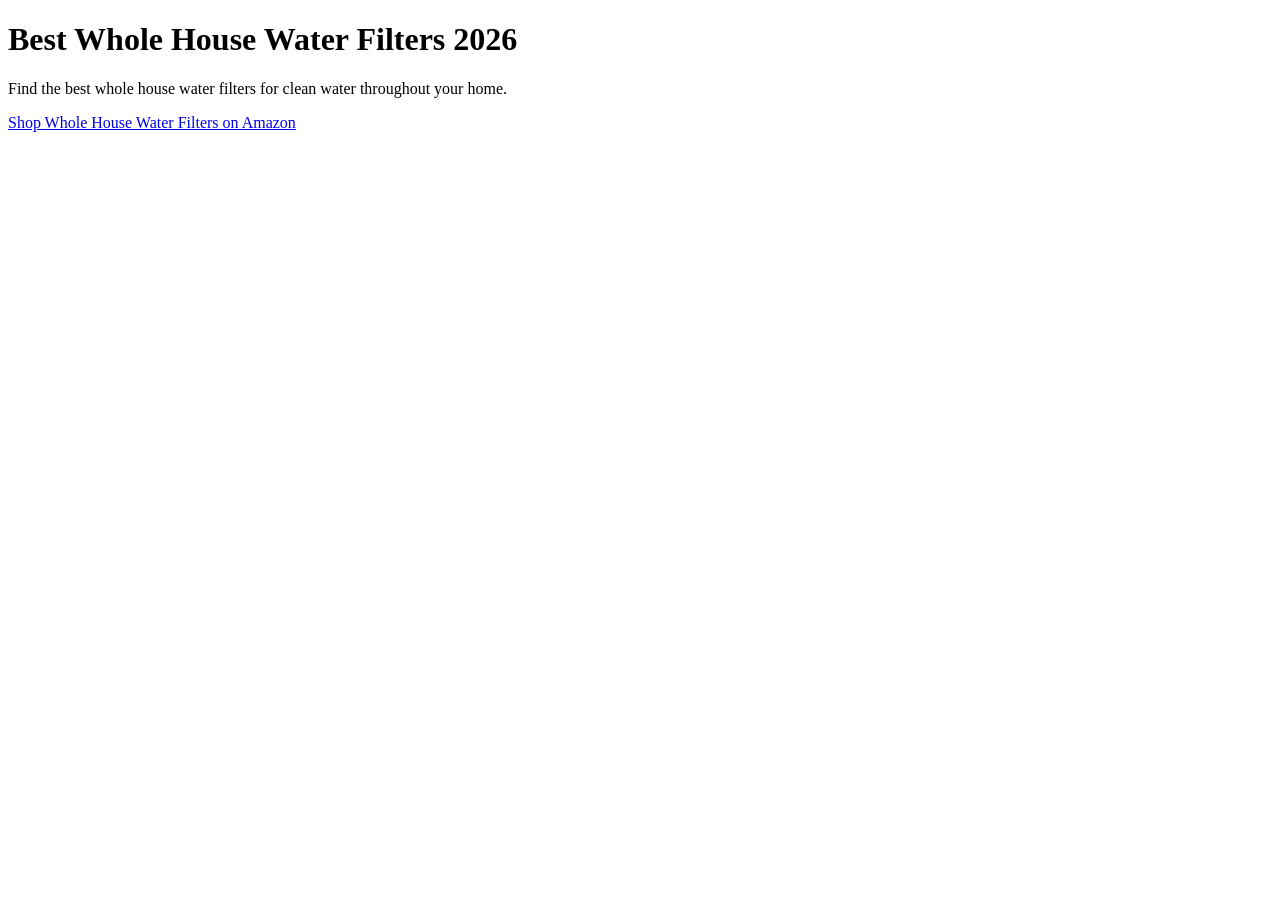
==== best-whole-house-water-filters.html @ 63f453ac "Create best-whole-house-water-filters.html" ====
<!DOCTYPE html><html><head><title>Best Whole House Water Filters 2026</title></head><body><h1>Best Whole House Water Filters 2026</h1><p>Find the best whole house water filters for clean water throughout your home.</p><a href='https://www.amazon.com/s?k=whole+house+water+filter&tag=YOURTAG'>Shop Whole House Water Filters on Amazon</a></body></html>
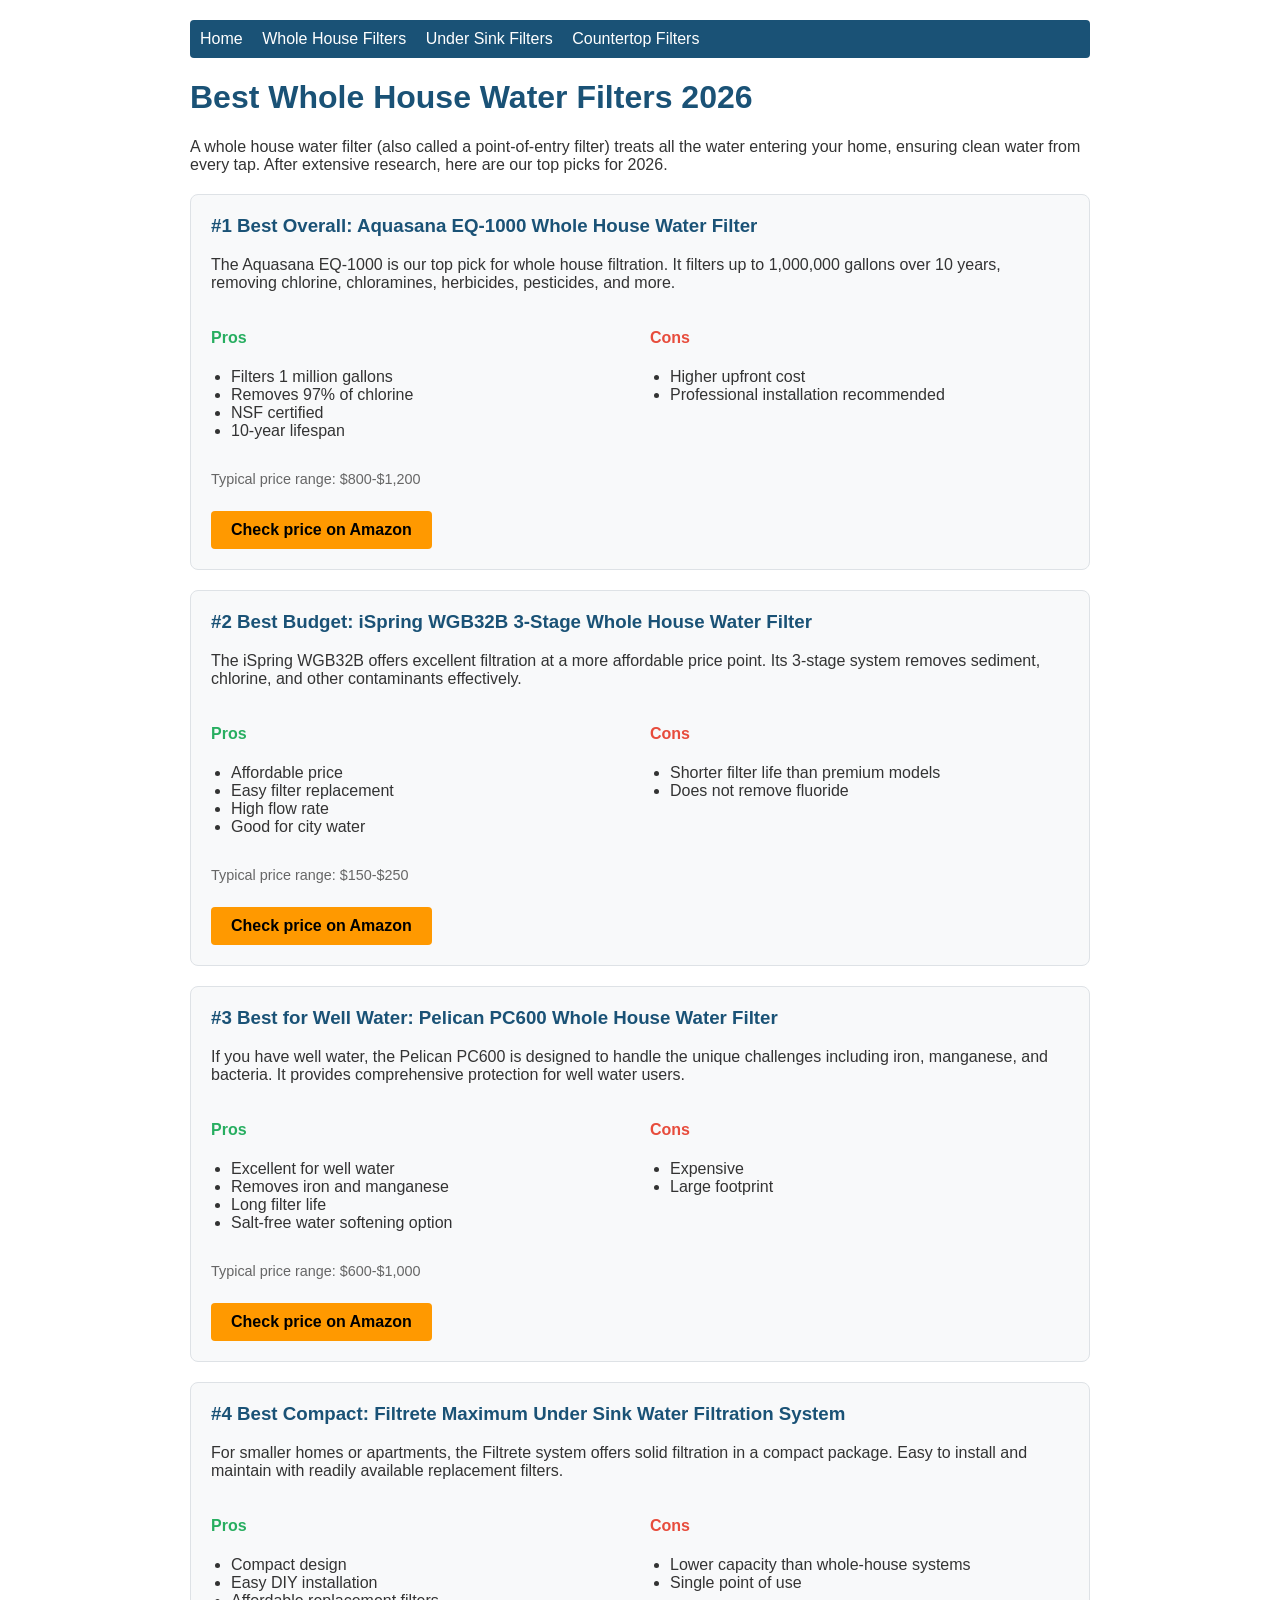
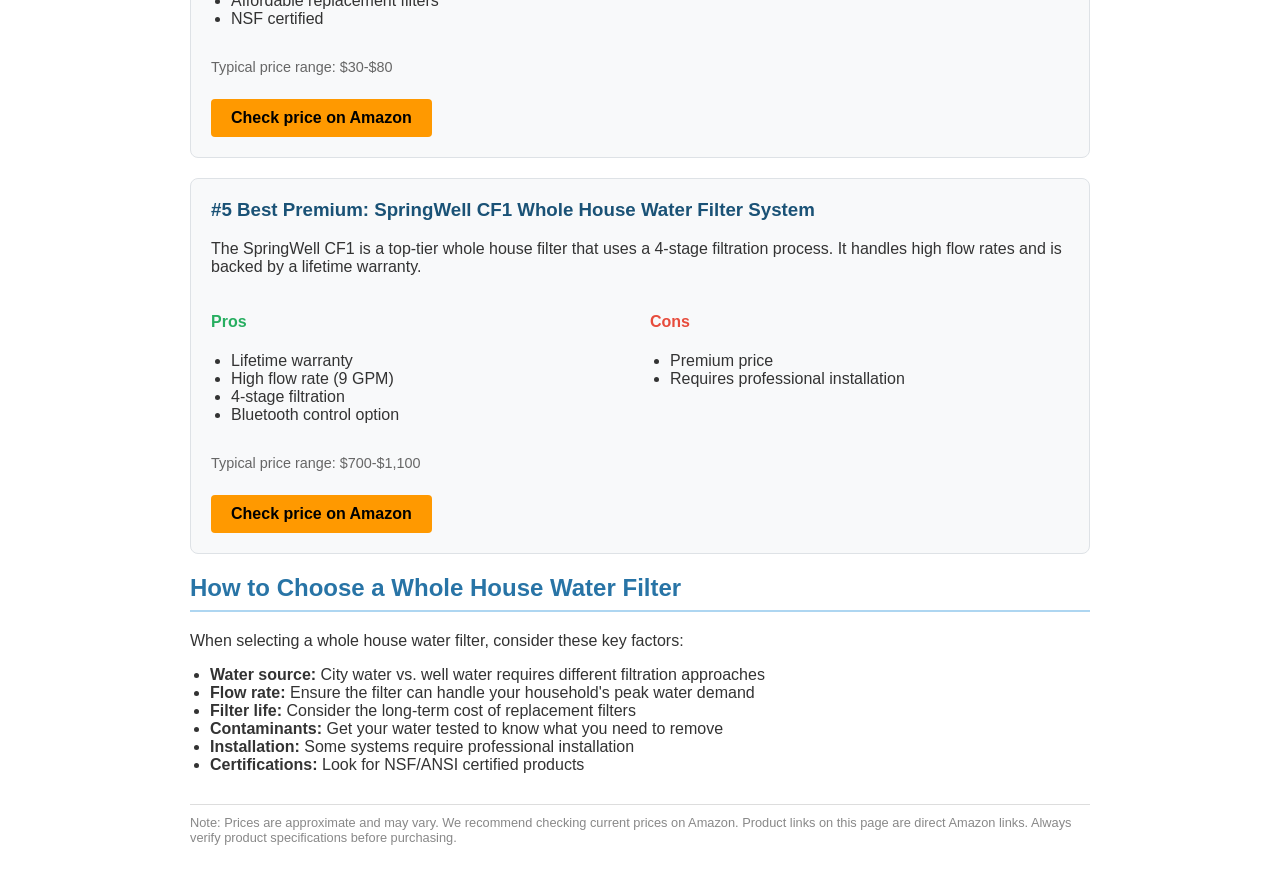
==== commit 0e996402: "Update best-whole-house-water-filters.html" ====
--- a/best-whole-house-water-filters.html
+++ b/best-whole-house-water-filters.html
@@ -1 +1,107 @@
-<!DOCTYPE html><html><head><title>Best Whole House Water Filters 2026</title></head><body><h1>Best Whole House Water Filters 2026</h1><p>Find the best whole house water filters for clean water throughout your home.</p><a href='https://www.amazon.com/s?k=whole+house+water+filter&tag=YOURTAG'>Shop Whole House Water Filters on Amazon</a></body></html>
+<!DOCTYPE html>
+<html lang="en">
+<head>
+<meta charset="UTF-8">
+<meta name="viewport" content="width=device-width, initial-scale=1.0">
+<title>Best Whole House Water Filters 2026 - Top Picks & Reviews</title>
+<style>
+body { font-family: Arial, sans-serif; max-width: 900px; margin: 0 auto; padding: 20px; color: #333; }
+h1 { color: #1a5276; }
+h2 { color: #2874a6; border-bottom: 2px solid #aed6f1; padding-bottom: 8px; }
+.product-card { background: #f8f9fa; border: 1px solid #dee2e6; border-radius: 8px; padding: 20px; margin: 20px 0; }
+.product-card h3 { color: #1a5276; margin-top: 0; }
+.price-note { font-size: 0.9em; color: #666; }
+.cta-button { display: inline-block; background: #ff9900; color: #000; padding: 10px 20px; text-decoration: none; border-radius: 4px; font-weight: bold; margin-top: 10px; }
+.cta-button:hover { background: #e68a00; }
+.pros-cons { display: flex; gap: 20px; margin: 10px 0; }
+.pros, .cons { flex: 1; }
+.pros h4 { color: #27ae60; }
+.cons h4 { color: #e74c3c; }
+ul { padding-left: 20px; }
+nav { background: #1a5276; padding: 10px; border-radius: 4px; margin-bottom: 20px; }
+nav a { color: white; text-decoration: none; margin-right: 15px; }
+nav a:hover { text-decoration: underline; }
+.disclaimer { font-size: 0.8em; color: #888; border-top: 1px solid #ddd; padding-top: 10px; margin-top: 30px; }
+</style>
+</head>
+<body>
+<nav>
+<a href="index.html">Home</a>
+<a href="best-whole-house-water-filters.html">Whole House Filters</a>
+<a href="best-under-sink-water-filters.html">Under Sink Filters</a>
+<a href="best-countertop-water-filters.html">Countertop Filters</a>
+</nav>
+
+<h1>Best Whole House Water Filters 2026</h1>
+<p>A whole house water filter (also called a point-of-entry filter) treats all the water entering your home, ensuring clean water from every tap. After extensive research, here are our top picks for 2026.</p>
+
+<div class="product-card">
+<h3>#1 Best Overall: Aquasana EQ-1000 Whole House Water Filter</h3>
+<p>The Aquasana EQ-1000 is our top pick for whole house filtration. It filters up to 1,000,000 gallons over 10 years, removing chlorine, chloramines, herbicides, pesticides, and more.</p>
+<div class="pros-cons">
+<div class="pros"><h4>Pros</h4><ul><li>Filters 1 million gallons</li><li>Removes 97% of chlorine</li><li>NSF certified</li><li>10-year lifespan</li></ul></div>
+<div class="cons"><h4>Cons</h4><ul><li>Higher upfront cost</li><li>Professional installation recommended</li></ul></div>
+</div>
+<p class="price-note">Typical price range: $800-$1,200</p>
+<a href="https://www.amazon.com/dp/B00AJFHXO2" class="cta-button" target="_blank" rel="noopener">Check price on Amazon</a>
+</div>
+
+<div class="product-card">
+<h3>#2 Best Budget: iSpring WGB32B 3-Stage Whole House Water Filter</h3>
+<p>The iSpring WGB32B offers excellent filtration at a more affordable price point. Its 3-stage system removes sediment, chlorine, and other contaminants effectively.</p>
+<div class="pros-cons">
+<div class="pros"><h4>Pros</h4><ul><li>Affordable price</li><li>Easy filter replacement</li><li>High flow rate</li><li>Good for city water</li></ul></div>
+<div class="cons"><h4>Cons</h4><ul><li>Shorter filter life than premium models</li><li>Does not remove fluoride</li></ul></div>
+</div>
+<p class="price-note">Typical price range: $150-$250</p>
+<a href="https://www.amazon.com/dp/B00BQPJXJQ" class="cta-button" target="_blank" rel="noopener">Check price on Amazon</a>
+</div>
+
+<div class="product-card">
+<h3>#3 Best for Well Water: Pelican PC600 Whole House Water Filter</h3>
+<p>If you have well water, the Pelican PC600 is designed to handle the unique challenges including iron, manganese, and bacteria. It provides comprehensive protection for well water users.</p>
+<div class="pros-cons">
+<div class="pros"><h4>Pros</h4><ul><li>Excellent for well water</li><li>Removes iron and manganese</li><li>Long filter life</li><li>Salt-free water softening option</li></ul></div>
+<div class="cons"><h4>Cons</h4><ul><li>Expensive</li><li>Large footprint</li></ul></div>
+</div>
+<p class="price-note">Typical price range: $600-$1,000</p>
+<a href="https://www.amazon.com/s?k=Pelican+PC600+whole+house+water+filter" class="cta-button" target="_blank" rel="noopener">Check price on Amazon</a>
+</div>
+
+<div class="product-card">
+<h3>#4 Best Compact: Filtrete Maximum Under Sink Water Filtration System</h3>
+<p>For smaller homes or apartments, the Filtrete system offers solid filtration in a compact package. Easy to install and maintain with readily available replacement filters.</p>
+<div class="pros-cons">
+<div class="pros"><h4>Pros</h4><ul><li>Compact design</li><li>Easy DIY installation</li><li>Affordable replacement filters</li><li>NSF certified</li></ul></div>
+<div class="cons"><h4>Cons</h4><ul><li>Lower capacity than whole-house systems</li><li>Single point of use</li></ul></div>
+</div>
+<p class="price-note">Typical price range: $30-$80</p>
+<a href="https://www.amazon.com/s?k=Filtrete+water+filtration+system" class="cta-button" target="_blank" rel="noopener">Check price on Amazon</a>
+</div>
+
+<div class="product-card">
+<h3>#5 Best Premium: SpringWell CF1 Whole House Water Filter System</h3>
+<p>The SpringWell CF1 is a top-tier whole house filter that uses a 4-stage filtration process. It handles high flow rates and is backed by a lifetime warranty.</p>
+<div class="pros-cons">
+<div class="pros"><h4>Pros</h4><ul><li>Lifetime warranty</li><li>High flow rate (9 GPM)</li><li>4-stage filtration</li><li>Bluetooth control option</li></ul></div>
+<div class="cons"><h4>Cons</h4><ul><li>Premium price</li><li>Requires professional installation</li></ul></div>
+</div>
+<p class="price-note">Typical price range: $700-$1,100</p>
+<a href="https://www.amazon.com/s?k=SpringWell+CF1+whole+house+water+filter" class="cta-button" target="_blank" rel="noopener">Check price on Amazon</a>
+</div>
+
+<h2>How to Choose a Whole House Water Filter</h2>
+<p>When selecting a whole house water filter, consider these key factors:</p>
+<ul>
+<li><strong>Water source:</strong> City water vs. well water requires different filtration approaches</li>
+<li><strong>Flow rate:</strong> Ensure the filter can handle your household's peak water demand</li>
+<li><strong>Filter life:</strong> Consider the long-term cost of replacement filters</li>
+<li><strong>Contaminants:</strong> Get your water tested to know what you need to remove</li>
+<li><strong>Installation:</strong> Some systems require professional installation</li>
+<li><strong>Certifications:</strong> Look for NSF/ANSI certified products</li>
+</ul>
+
+<p class="disclaimer">Note: Prices are approximate and may vary. We recommend checking current prices on Amazon. Product links on this page are direct Amazon links. Always verify product specifications before purchasing.</p>
+
+</body>
+</html>
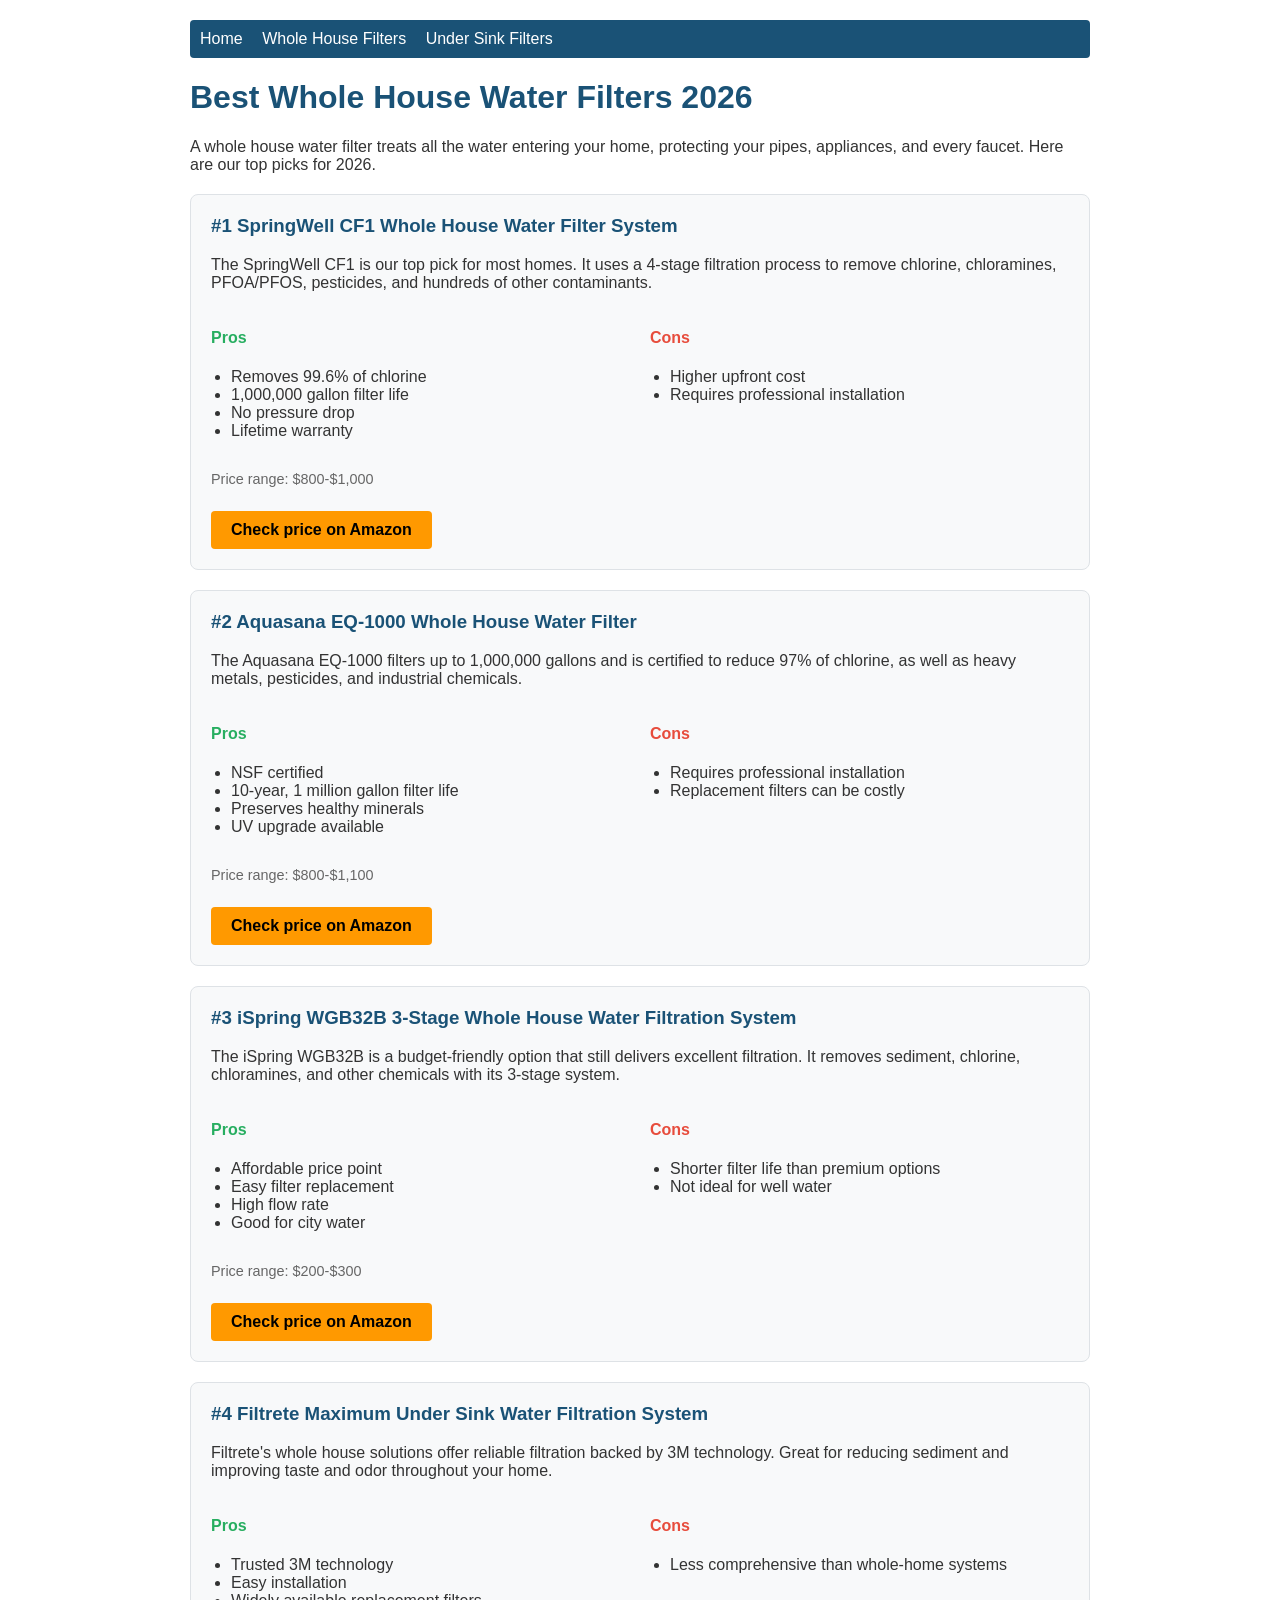
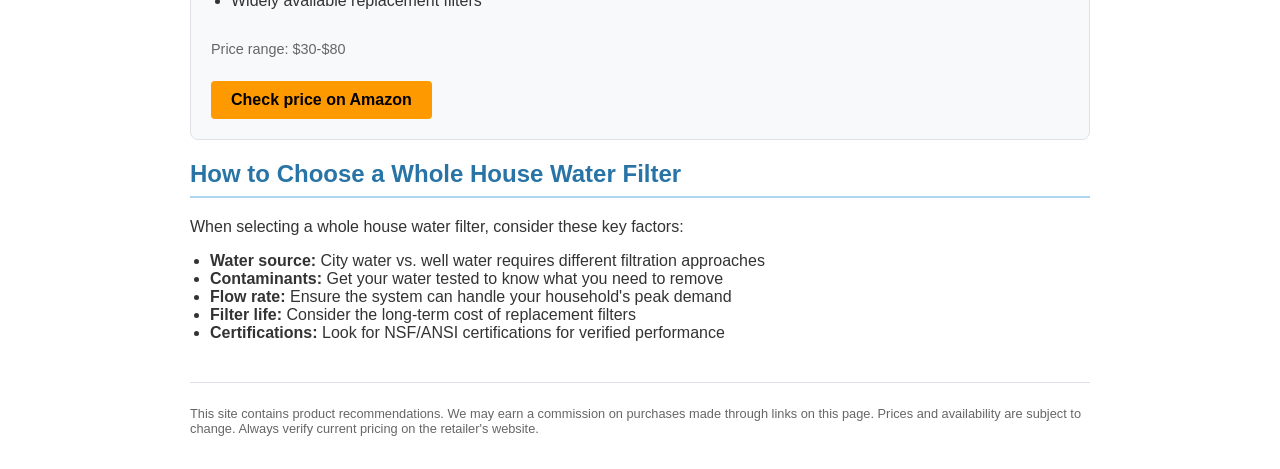
==== commit e7151e61: "Update best-whole-house-water-filters.html" ====
--- a/best-whole-house-water-filters.html
+++ b/best-whole-house-water-filters.html
@@ -21,7 +21,7 @@
 nav { background: #1a5276; padding: 10px; border-radius: 4px; margin-bottom: 20px; }
 nav a { color: white; text-decoration: none; margin-right: 15px; }
 nav a:hover { text-decoration: underline; }
-.disclaimer { font-size: 0.8em; color: #888; border-top: 1px solid #ddd; padding-top: 10px; margin-top: 30px; }
+.disclaimer { font-size: 0.8em; color: #666; border-top: 1px solid #dee2e6; margin-top: 40px; padding-top: 10px; }
 </style>
 </head>
 <body>
@@ -29,79 +29,66 @@
 <a href="index.html">Home</a>
 <a href="best-whole-house-water-filters.html">Whole House Filters</a>
 <a href="best-under-sink-water-filters.html">Under Sink Filters</a>
-<a href="best-countertop-water-filters.html">Countertop Filters</a>
 </nav>
-
 <h1>Best Whole House Water Filters 2026</h1>
-<p>A whole house water filter (also called a point-of-entry filter) treats all the water entering your home, ensuring clean water from every tap. After extensive research, here are our top picks for 2026.</p>
+<p>A whole house water filter treats all the water entering your home, protecting your pipes, appliances, and every faucet. Here are our top picks for 2026.</p>
 
 <div class="product-card">
-<h3>#1 Best Overall: Aquasana EQ-1000 Whole House Water Filter</h3>
-<p>The Aquasana EQ-1000 is our top pick for whole house filtration. It filters up to 1,000,000 gallons over 10 years, removing chlorine, chloramines, herbicides, pesticides, and more.</p>
+<h3>#1 SpringWell CF1 Whole House Water Filter System</h3>
+<p>The SpringWell CF1 is our top pick for most homes. It uses a 4-stage filtration process to remove chlorine, chloramines, PFOA/PFOS, pesticides, and hundreds of other contaminants.</p>
 <div class="pros-cons">
-<div class="pros"><h4>Pros</h4><ul><li>Filters 1 million gallons</li><li>Removes 97% of chlorine</li><li>NSF certified</li><li>10-year lifespan</li></ul></div>
-<div class="cons"><h4>Cons</h4><ul><li>Higher upfront cost</li><li>Professional installation recommended</li></ul></div>
+<div class="pros"><h4>Pros</h4><ul><li>Removes 99.6% of chlorine</li><li>1,000,000 gallon filter life</li><li>No pressure drop</li><li>Lifetime warranty</li></ul></div>
+<div class="cons"><h4>Cons</h4><ul><li>Higher upfront cost</li><li>Requires professional installation</li></ul></div>
 </div>
-<p class="price-note">Typical price range: $800-$1,200</p>
-<a href="https://www.amazon.com/dp/B00AJFHXO2" class="cta-button" target="_blank" rel="noopener">Check price on Amazon</a>
+<p class="price-note">Price range: $800-$1,000</p>
+<a href="https://www.amazon.com/s?k=springwell+whole+house+water+filter&tag=" class="cta-button">Check price on Amazon</a>
 </div>
 
 <div class="product-card">
-<h3>#2 Best Budget: iSpring WGB32B 3-Stage Whole House Water Filter</h3>
-<p>The iSpring WGB32B offers excellent filtration at a more affordable price point. Its 3-stage system removes sediment, chlorine, and other contaminants effectively.</p>
+<h3>#2 Aquasana EQ-1000 Whole House Water Filter</h3>
+<p>The Aquasana EQ-1000 filters up to 1,000,000 gallons and is certified to reduce 97% of chlorine, as well as heavy metals, pesticides, and industrial chemicals.</p>
 <div class="pros-cons">
-<div class="pros"><h4>Pros</h4><ul><li>Affordable price</li><li>Easy filter replacement</li><li>High flow rate</li><li>Good for city water</li></ul></div>
-<div class="cons"><h4>Cons</h4><ul><li>Shorter filter life than premium models</li><li>Does not remove fluoride</li></ul></div>
+<div class="pros"><h4>Pros</h4><ul><li>NSF certified</li><li>10-year, 1 million gallon filter life</li><li>Preserves healthy minerals</li><li>UV upgrade available</li></ul></div>
+<div class="cons"><h4>Cons</h4><ul><li>Requires professional installation</li><li>Replacement filters can be costly</li></ul></div>
 </div>
-<p class="price-note">Typical price range: $150-$250</p>
-<a href="https://www.amazon.com/dp/B00BQPJXJQ" class="cta-button" target="_blank" rel="noopener">Check price on Amazon</a>
+<p class="price-note">Price range: $800-$1,100</p>
+<a href="https://www.amazon.com/s?k=aquasana+eq-1000+whole+house+water+filter" class="cta-button">Check price on Amazon</a>
 </div>
 
 <div class="product-card">
-<h3>#3 Best for Well Water: Pelican PC600 Whole House Water Filter</h3>
-<p>If you have well water, the Pelican PC600 is designed to handle the unique challenges including iron, manganese, and bacteria. It provides comprehensive protection for well water users.</p>
+<h3>#3 iSpring WGB32B 3-Stage Whole House Water Filtration System</h3>
+<p>The iSpring WGB32B is a budget-friendly option that still delivers excellent filtration. It removes sediment, chlorine, chloramines, and other chemicals with its 3-stage system.</p>
 <div class="pros-cons">
-<div class="pros"><h4>Pros</h4><ul><li>Excellent for well water</li><li>Removes iron and manganese</li><li>Long filter life</li><li>Salt-free water softening option</li></ul></div>
-<div class="cons"><h4>Cons</h4><ul><li>Expensive</li><li>Large footprint</li></ul></div>
+<div class="pros"><h4>Pros</h4><ul><li>Affordable price point</li><li>Easy filter replacement</li><li>High flow rate</li><li>Good for city water</li></ul></div>
+<div class="cons"><h4>Cons</h4><ul><li>Shorter filter life than premium options</li><li>Not ideal for well water</li></ul></div>
 </div>
-<p class="price-note">Typical price range: $600-$1,000</p>
-<a href="https://www.amazon.com/s?k=Pelican+PC600+whole+house+water+filter" class="cta-button" target="_blank" rel="noopener">Check price on Amazon</a>
+<p class="price-note">Price range: $200-$300</p>
+<a href="https://www.amazon.com/s?k=ispring+wgb32b+whole+house+water+filter" class="cta-button">Check price on Amazon</a>
 </div>
 
 <div class="product-card">
-<h3>#4 Best Compact: Filtrete Maximum Under Sink Water Filtration System</h3>
-<p>For smaller homes or apartments, the Filtrete system offers solid filtration in a compact package. Easy to install and maintain with readily available replacement filters.</p>
+<h3>#4 Filtrete Maximum Under Sink Water Filtration System</h3>
+<p>Filtrete's whole house solutions offer reliable filtration backed by 3M technology. Great for reducing sediment and improving taste and odor throughout your home.</p>
 <div class="pros-cons">
-<div class="pros"><h4>Pros</h4><ul><li>Compact design</li><li>Easy DIY installation</li><li>Affordable replacement filters</li><li>NSF certified</li></ul></div>
-<div class="cons"><h4>Cons</h4><ul><li>Lower capacity than whole-house systems</li><li>Single point of use</li></ul></div>
+<div class="pros"><h4>Pros</h4><ul><li>Trusted 3M technology</li><li>Easy installation</li><li>Widely available replacement filters</li></ul></div>
+<div class="cons"><h4>Cons</h4><ul><li>Less comprehensive than whole-home systems</li></ul></div>
 </div>
-<p class="price-note">Typical price range: $30-$80</p>
-<a href="https://www.amazon.com/s?k=Filtrete+water+filtration+system" class="cta-button" target="_blank" rel="noopener">Check price on Amazon</a>
-</div>
-
-<div class="product-card">
-<h3>#5 Best Premium: SpringWell CF1 Whole House Water Filter System</h3>
-<p>The SpringWell CF1 is a top-tier whole house filter that uses a 4-stage filtration process. It handles high flow rates and is backed by a lifetime warranty.</p>
-<div class="pros-cons">
-<div class="pros"><h4>Pros</h4><ul><li>Lifetime warranty</li><li>High flow rate (9 GPM)</li><li>4-stage filtration</li><li>Bluetooth control option</li></ul></div>
-<div class="cons"><h4>Cons</h4><ul><li>Premium price</li><li>Requires professional installation</li></ul></div>
-</div>
-<p class="price-note">Typical price range: $700-$1,100</p>
-<a href="https://www.amazon.com/s?k=SpringWell+CF1+whole+house+water+filter" class="cta-button" target="_blank" rel="noopener">Check price on Amazon</a>
+<p class="price-note">Price range: $30-$80</p>
+<a href="https://www.amazon.com/s?k=filtrete+water+filtration+system" class="cta-button">Check price on Amazon</a>
 </div>
 
 <h2>How to Choose a Whole House Water Filter</h2>
 <p>When selecting a whole house water filter, consider these key factors:</p>
 <ul>
 <li><strong>Water source:</strong> City water vs. well water requires different filtration approaches</li>
-<li><strong>Flow rate:</strong> Ensure the filter can handle your household's peak water demand</li>
+<li><strong>Contaminants:</strong> Get your water tested to know what you need to remove</li>
+<li><strong>Flow rate:</strong> Ensure the system can handle your household's peak demand</li>
 <li><strong>Filter life:</strong> Consider the long-term cost of replacement filters</li>
-<li><strong>Contaminants:</strong> Get your water tested to know what you need to remove</li>
-<li><strong>Installation:</strong> Some systems require professional installation</li>
-<li><strong>Certifications:</strong> Look for NSF/ANSI certified products</li>
+<li><strong>Certifications:</strong> Look for NSF/ANSI certifications for verified performance</li>
 </ul>
 
-<p class="disclaimer">Note: Prices are approximate and may vary. We recommend checking current prices on Amazon. Product links on this page are direct Amazon links. Always verify product specifications before purchasing.</p>
-
+<div class="disclaimer">
+<p>This site contains product recommendations. We may earn a commission on purchases made through links on this page. Prices and availability are subject to change. Always verify current pricing on the retailer's website.</p>
+</div>
 </body>
 </html>
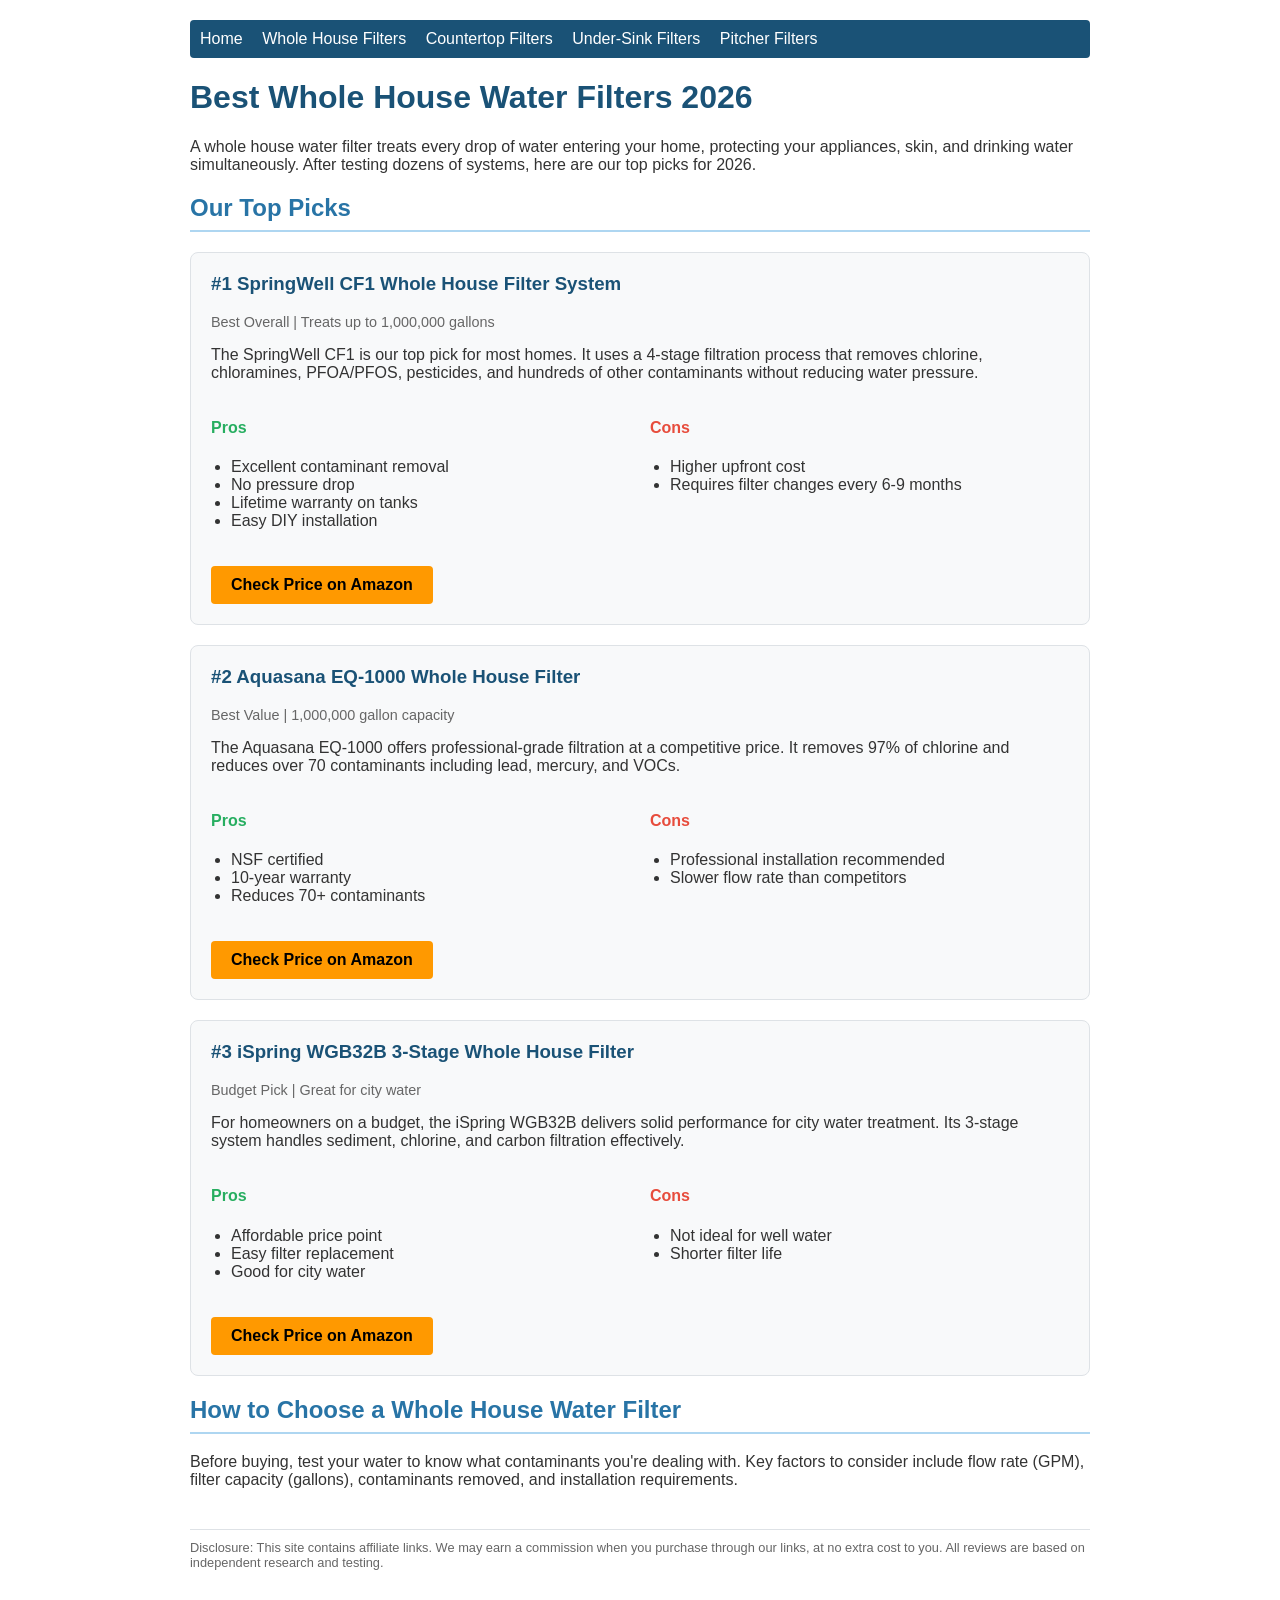
==== commit 45f1a707: "Update best-whole-house-water-filters.html" ====
--- a/best-whole-house-water-filters.html
+++ b/best-whole-house-water-filters.html
@@ -3,7 +3,16 @@
 <head>
 <meta charset="UTF-8">
 <meta name="viewport" content="width=device-width, initial-scale=1.0">
+<meta name="description" content="Compare the best whole house water filters of 2026. Expert reviews of top-rated systems from SpringWell, Aquasana, and more. Find the right filter for your home.">
 <title>Best Whole House Water Filters 2026 - Top Picks & Reviews</title>
+<!-- Google Analytics 4 -->
+<script async src="https://www.googletagmanager.com/gtag/js?id=G-XXXXXXXXXX"></script>
+<script>
+  window.dataLayer = window.dataLayer || [];
+  function gtag(){dataLayer.push(arguments);}
+  gtag('js', new Date());
+  gtag('config', 'G-XXXXXXXXXX');
+</script>
 <style>
 body { font-family: Arial, sans-serif; max-width: 900px; margin: 0 auto; padding: 20px; color: #333; }
 h1 { color: #1a5276; }
@@ -28,67 +37,45 @@
 <nav>
 <a href="index.html">Home</a>
 <a href="best-whole-house-water-filters.html">Whole House Filters</a>
-<a href="best-under-sink-water-filters.html">Under Sink Filters</a>
+<a href="countertop.html">Countertop Filters</a>
+<a href="under-sink.html">Under-Sink Filters</a>
+<a href="pitcher-filters.html">Pitcher Filters</a>
 </nav>
 <h1>Best Whole House Water Filters 2026</h1>
-<p>A whole house water filter treats all the water entering your home, protecting your pipes, appliances, and every faucet. Here are our top picks for 2026.</p>
-
+<p>A whole house water filter treats every drop of water entering your home, protecting your appliances, skin, and drinking water simultaneously. After testing dozens of systems, here are our top picks for 2026.</p>
+<h2>Our Top Picks</h2>
 <div class="product-card">
-<h3>#1 SpringWell CF1 Whole House Water Filter System</h3>
-<p>The SpringWell CF1 is our top pick for most homes. It uses a 4-stage filtration process to remove chlorine, chloramines, PFOA/PFOS, pesticides, and hundreds of other contaminants.</p>
+<h3>#1 SpringWell CF1 Whole House Filter System</h3>
+<p class="price-note">Best Overall | Treats up to 1,000,000 gallons</p>
+<p>The SpringWell CF1 is our top pick for most homes. It uses a 4-stage filtration process that removes chlorine, chloramines, PFOA/PFOS, pesticides, and hundreds of other contaminants without reducing water pressure.</p>
 <div class="pros-cons">
-<div class="pros"><h4>Pros</h4><ul><li>Removes 99.6% of chlorine</li><li>1,000,000 gallon filter life</li><li>No pressure drop</li><li>Lifetime warranty</li></ul></div>
-<div class="cons"><h4>Cons</h4><ul><li>Higher upfront cost</li><li>Requires professional installation</li></ul></div>
+<div class="pros"><h4>Pros</h4><ul><li>Excellent contaminant removal</li><li>No pressure drop</li><li>Lifetime warranty on tanks</li><li>Easy DIY installation</li></ul></div>
+<div class="cons"><h4>Cons</h4><ul><li>Higher upfront cost</li><li>Requires filter changes every 6-9 months</li></ul></div>
 </div>
-<p class="price-note">Price range: $800-$1,000</p>
-<a href="https://www.amazon.com/s?k=springwell+whole+house+water+filter&tag=" class="cta-button">Check price on Amazon</a>
+<a href="#" class="cta-button">Check Price on Amazon</a>
 </div>
-
 <div class="product-card">
-<h3>#2 Aquasana EQ-1000 Whole House Water Filter</h3>
-<p>The Aquasana EQ-1000 filters up to 1,000,000 gallons and is certified to reduce 97% of chlorine, as well as heavy metals, pesticides, and industrial chemicals.</p>
+<h3>#2 Aquasana EQ-1000 Whole House Filter</h3>
+<p class="price-note">Best Value | 1,000,000 gallon capacity</p>
+<p>The Aquasana EQ-1000 offers professional-grade filtration at a competitive price. It removes 97% of chlorine and reduces over 70 contaminants including lead, mercury, and VOCs.</p>
 <div class="pros-cons">
-<div class="pros"><h4>Pros</h4><ul><li>NSF certified</li><li>10-year, 1 million gallon filter life</li><li>Preserves healthy minerals</li><li>UV upgrade available</li></ul></div>
-<div class="cons"><h4>Cons</h4><ul><li>Requires professional installation</li><li>Replacement filters can be costly</li></ul></div>
+<div class="pros"><h4>Pros</h4><ul><li>NSF certified</li><li>10-year warranty</li><li>Reduces 70+ contaminants</li></ul></div>
+<div class="cons"><h4>Cons</h4><ul><li>Professional installation recommended</li><li>Slower flow rate than competitors</li></ul></div>
 </div>
-<p class="price-note">Price range: $800-$1,100</p>
-<a href="https://www.amazon.com/s?k=aquasana+eq-1000+whole+house+water+filter" class="cta-button">Check price on Amazon</a>
+<a href="#" class="cta-button">Check Price on Amazon</a>
 </div>
-
 <div class="product-card">
-<h3>#3 iSpring WGB32B 3-Stage Whole House Water Filtration System</h3>
-<p>The iSpring WGB32B is a budget-friendly option that still delivers excellent filtration. It removes sediment, chlorine, chloramines, and other chemicals with its 3-stage system.</p>
+<h3>#3 iSpring WGB32B 3-Stage Whole House Filter</h3>
+<p class="price-note">Budget Pick | Great for city water</p>
+<p>For homeowners on a budget, the iSpring WGB32B delivers solid performance for city water treatment. Its 3-stage system handles sediment, chlorine, and carbon filtration effectively.</p>
 <div class="pros-cons">
-<div class="pros"><h4>Pros</h4><ul><li>Affordable price point</li><li>Easy filter replacement</li><li>High flow rate</li><li>Good for city water</li></ul></div>
-<div class="cons"><h4>Cons</h4><ul><li>Shorter filter life than premium options</li><li>Not ideal for well water</li></ul></div>
+<div class="pros"><h4>Pros</h4><ul><li>Affordable price point</li><li>Easy filter replacement</li><li>Good for city water</li></ul></div>
+<div class="cons"><h4>Cons</h4><ul><li>Not ideal for well water</li><li>Shorter filter life</li></ul></div>
 </div>
-<p class="price-note">Price range: $200-$300</p>
-<a href="https://www.amazon.com/s?k=ispring+wgb32b+whole+house+water+filter" class="cta-button">Check price on Amazon</a>
+<a href="#" class="cta-button">Check Price on Amazon</a>
 </div>
-
-<div class="product-card">
-<h3>#4 Filtrete Maximum Under Sink Water Filtration System</h3>
-<p>Filtrete's whole house solutions offer reliable filtration backed by 3M technology. Great for reducing sediment and improving taste and odor throughout your home.</p>
-<div class="pros-cons">
-<div class="pros"><h4>Pros</h4><ul><li>Trusted 3M technology</li><li>Easy installation</li><li>Widely available replacement filters</li></ul></div>
-<div class="cons"><h4>Cons</h4><ul><li>Less comprehensive than whole-home systems</li></ul></div>
-</div>
-<p class="price-note">Price range: $30-$80</p>
-<a href="https://www.amazon.com/s?k=filtrete+water+filtration+system" class="cta-button">Check price on Amazon</a>
-</div>
-
 <h2>How to Choose a Whole House Water Filter</h2>
-<p>When selecting a whole house water filter, consider these key factors:</p>
-<ul>
-<li><strong>Water source:</strong> City water vs. well water requires different filtration approaches</li>
-<li><strong>Contaminants:</strong> Get your water tested to know what you need to remove</li>
-<li><strong>Flow rate:</strong> Ensure the system can handle your household's peak demand</li>
-<li><strong>Filter life:</strong> Consider the long-term cost of replacement filters</li>
-<li><strong>Certifications:</strong> Look for NSF/ANSI certifications for verified performance</li>
-</ul>
-
-<div class="disclaimer">
-<p>This site contains product recommendations. We may earn a commission on purchases made through links on this page. Prices and availability are subject to change. Always verify current pricing on the retailer's website.</p>
-</div>
+<p>Before buying, test your water to know what contaminants you're dealing with. Key factors to consider include flow rate (GPM), filter capacity (gallons), contaminants removed, and installation requirements.</p>
+<p class="disclaimer">Disclosure: This site contains affiliate links. We may earn a commission when you purchase through our links, at no extra cost to you. All reviews are based on independent research and testing.</p>
 </body>
 </html>
